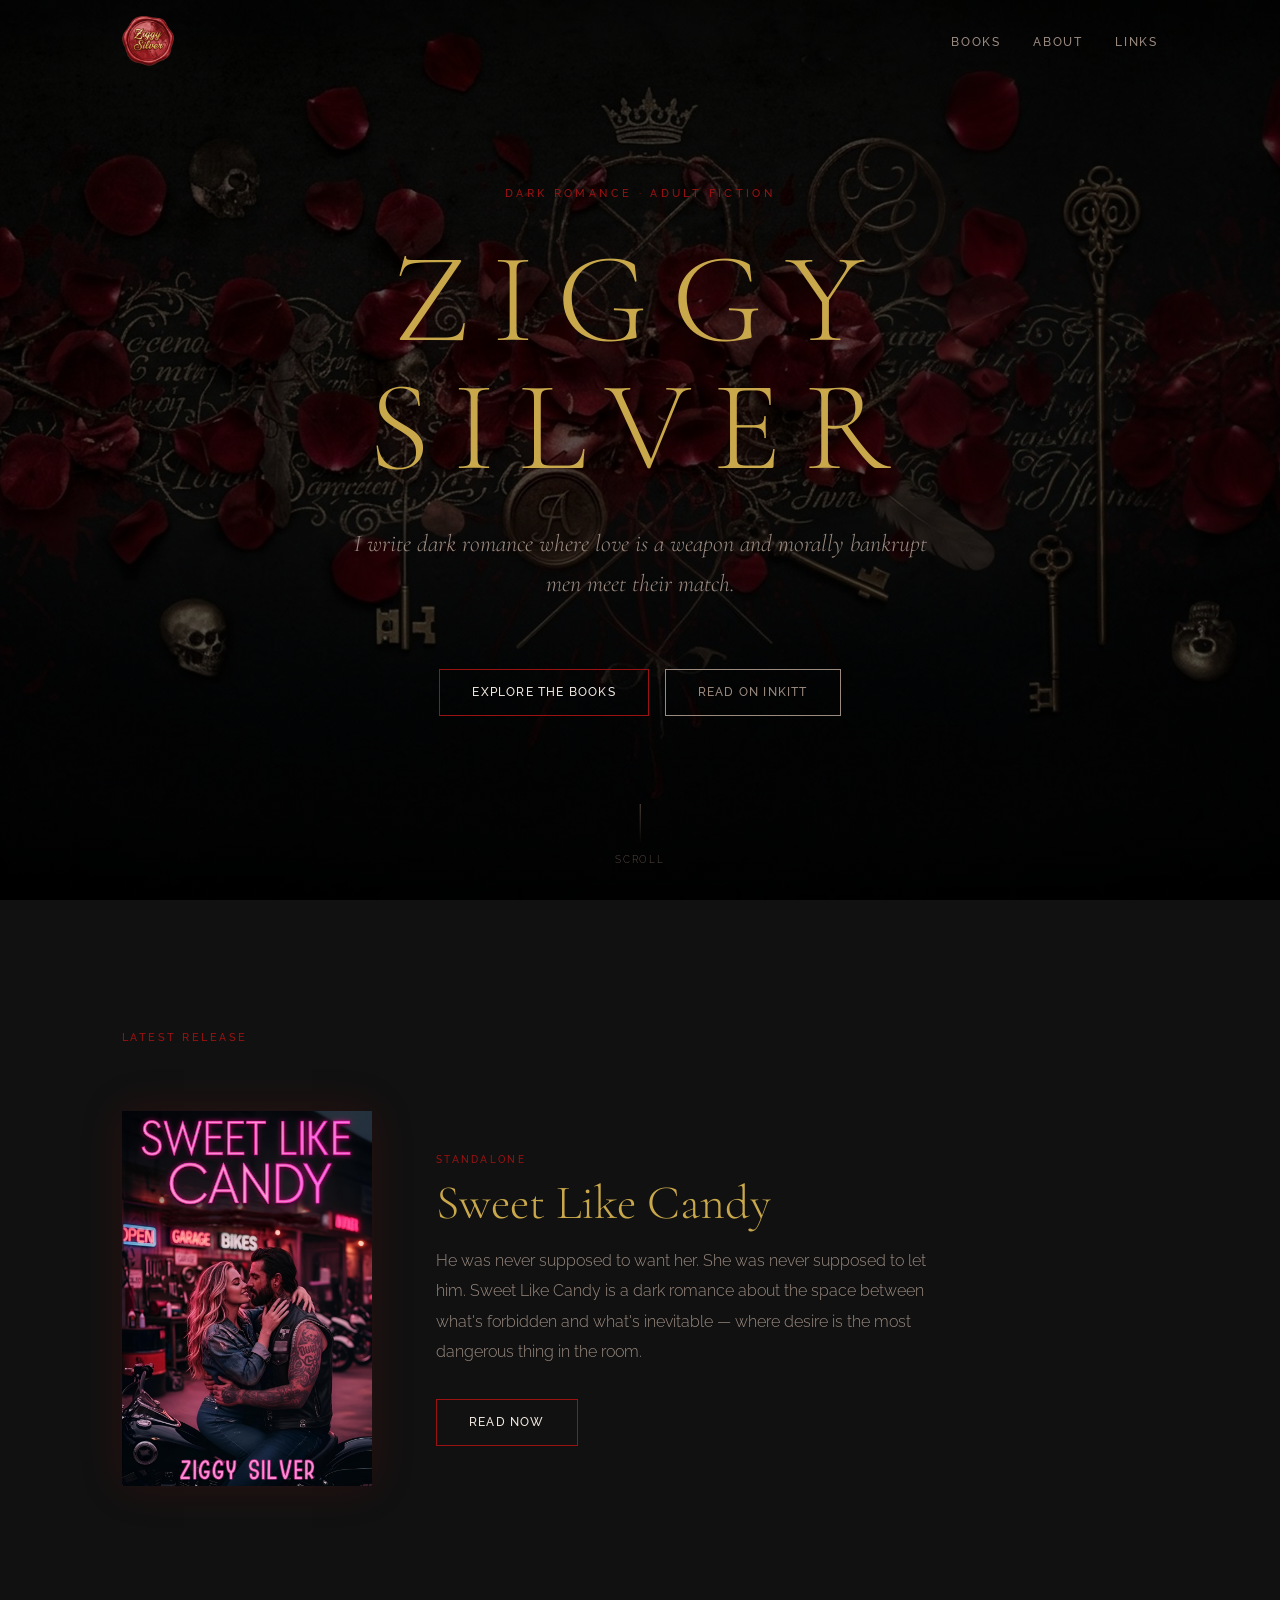
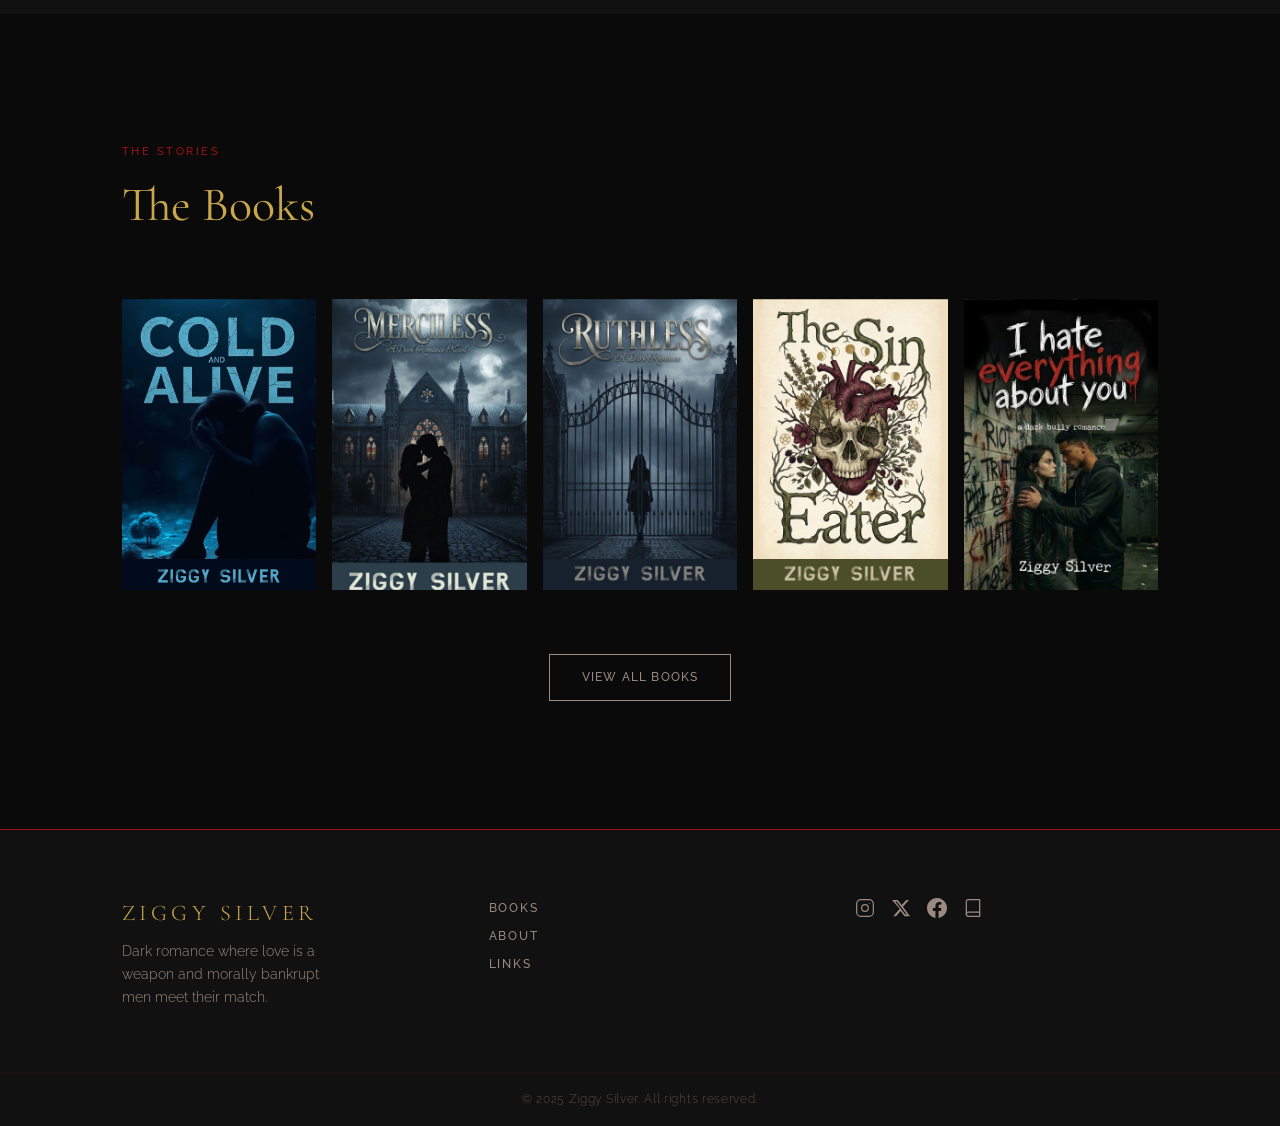
==== index.html @ 6b6e7e55 "Initial build" ====
<!DOCTYPE html>
<html lang="en">
<head>
  <meta charset="UTF-8">
  <meta name="viewport" content="width=device-width, initial-scale=1.0">
  <title>Ziggy Silver — Dark Romance Author</title>
  <meta name="description" content="Ziggy Silver writes dark romance where love is a weapon and morally bankrupt men meet their match. Read on Inkitt.">
  <link rel="canonical" href="https://ziggysilver.co.uk/">

  <!-- Open Graph -->
  <meta property="og:type" content="website">
  <meta property="og:url" content="https://ziggysilver.co.uk/">
  <meta property="og:title" content="Ziggy Silver — Dark Romance Author">
  <meta property="og:description" content="Dark romance where love is a weapon and morally bankrupt men meet their match.">
  <meta property="og:image" content="https://ziggysilver.co.uk/assets/images/og-image.jpg">

  <!-- Fonts -->
  <link rel="preconnect" href="https://fonts.googleapis.com">
  <link rel="preconnect" href="https://fonts.gstatic.com" crossorigin>
  <link href="https://fonts.googleapis.com/css2?family=Cormorant+Garamond:ital,wght@0,300;0,400;0,600;1,300;1,400&family=Raleway:wght@300;400;500&display=swap" rel="stylesheet">

  <link rel="stylesheet" href="css/style.css">
</head>
<body>

  <!-- NAV -->
  <nav class="site-nav" id="site-nav">
    <div class="nav-inner">
      <a href="index.html" class="nav-logo">
        <img src="assets/images/Ziggy-Logo.png" alt="Ziggy Silver" height="50">
      </a>
      <button class="nav-toggle" id="nav-toggle" aria-label="Toggle navigation" aria-expanded="false">
        <span></span>
        <span></span>
        <span></span>
      </button>
      <ul class="nav-links">
        <li><a href="books.html">Books</a></li>
        <li><a href="about.html">About</a></li>
        <li><a href="links.html">Links</a></li>
      </ul>
    </div>
  </nav>

  <!-- MOBILE NAV OVERLAY -->
  <div class="nav-overlay" id="nav-overlay">
    <nav class="nav-overlay-links">
      <a href="books.html">Books</a>
      <a href="about.html">About</a>
      <a href="links.html">Links</a>
    </nav>
  </div>

  <main>

    <!-- HERO -->
    <section class="hero">
      <div class="hero-content">
        <span class="hero-label">Dark Romance &middot; Adult Fiction</span>
        <h1 class="hero-title">ZIGGY SILVER</h1>
        <p class="hero-tagline">I write dark romance where love is a weapon and morally bankrupt men meet their match.</p>
        <div class="hero-ctas">
          <a href="books.html" class="btn btn-primary">Explore the Books</a>
          <a href="https://www.inkitt.com/ZiggySilver" class="btn btn-ghost" target="_blank" rel="noopener noreferrer">Read on Inkitt</a>
        </div>
      </div>
      <div class="scroll-indicator" aria-hidden="true">
        <div class="scroll-line"></div>
        <span>Scroll</span>
      </div>
    </section>

    <!-- FEATURED BOOK -->
    <section class="section section--dark">
      <div class="container">
        <div class="section-header">
          <span class="section-label">Latest Release</span>
        </div>
        <div class="featured-grid">
          <!-- PLACEHOLDER: Replace with book-sweet-like-candy.jpg -->
          <div class="featured-cover" role="img" aria-label="Sweet Like Candy book cover"></div>
          <div class="featured-meta">
            <span class="featured-badge">Standalone</span>
            <h2 class="featured-title">Sweet Like Candy</h2>
            <!-- PLACEHOLDER blurb — swap with author's copy before launch -->
            <p class="featured-blurb">He was never supposed to want her. She was never supposed to let him. Sweet Like Candy is a dark romance about the space between what's forbidden and what's inevitable — where desire is the most dangerous thing in the room.</p>
            <a href="https://www.inkitt.com/ZiggySilver" class="btn btn-primary" target="_blank" rel="noopener noreferrer">Read Now</a>
          </div>
        </div>
      </div>
    </section>

    <!-- SERIES PREVIEW -->
    <section class="section">
      <div class="container">
        <div class="section-header">
          <span class="section-label">The Stories</span>
          <h2 class="section-title">The Books</h2>
        </div>
        <div class="preview-grid">

          <div class="preview-thumb preview-thumb--cold-alive">
            <div class="preview-cover" role="img" aria-label="Cold and Alive book cover"></div>
            <div class="preview-overlay">
              <p class="preview-title">Cold and Alive</p>
              <a href="https://www.inkitt.com/ZiggySilver" class="btn btn-primary" style="font-size:0.65rem; padding:0.5rem 1rem;" target="_blank" rel="noopener noreferrer">Read on Inkitt</a>
            </div>
          </div>

          <div class="preview-thumb preview-thumb--merciless">
            <div class="preview-cover" role="img" aria-label="Merciless book cover"></div>
            <div class="preview-overlay">
              <p class="preview-title">Merciless</p>
              <a href="https://www.inkitt.com/ZiggySilver" class="btn btn-primary" style="font-size:0.65rem; padding:0.5rem 1rem;" target="_blank" rel="noopener noreferrer">Read on Inkitt</a>
            </div>
          </div>

          <div class="preview-thumb preview-thumb--ruthless">
            <div class="preview-cover" role="img" aria-label="Ruthless book cover"></div>
            <div class="preview-overlay">
              <p class="preview-title">Ruthless</p>
              <a href="https://www.inkitt.com/ZiggySilver" class="btn btn-primary" style="font-size:0.65rem; padding:0.5rem 1rem;" target="_blank" rel="noopener noreferrer">Read on Inkitt</a>
            </div>
          </div>

          <div class="preview-thumb preview-thumb--sin-eater">
            <!-- PLACEHOLDER: Add book-sin-eater.jpg to assets/images/ -->
            <div class="preview-cover" role="img" aria-label="The Sin Eater book cover"></div>
            <div class="preview-overlay">
              <p class="preview-title">The Sin Eater</p>
              <a href="https://www.inkitt.com/ZiggySilver" class="btn btn-primary" style="font-size:0.65rem; padding:0.5rem 1rem;" target="_blank" rel="noopener noreferrer">Read on Inkitt</a>
            </div>
          </div>

          <div class="preview-thumb preview-thumb--i-hate">
            <!-- PLACEHOLDER: Add book-i-hate-everything.jpg to assets/images/ -->
            <div class="preview-cover" role="img" aria-label="I Hate Everything About You book cover"></div>
            <div class="preview-overlay">
              <p class="preview-title">I Hate Everything About You</p>
              <a href="https://www.inkitt.com/ZiggySilver" class="btn btn-primary" style="font-size:0.65rem; padding:0.5rem 1rem;" target="_blank" rel="noopener noreferrer">Read on Inkitt</a>
            </div>
          </div>

        </div>
        <div class="preview-cta">
          <a href="books.html" class="btn btn-ghost">View All Books</a>
        </div>
      </div>
    </section>

  </main>

  <!-- FOOTER -->
  <footer class="site-footer">
    <div class="footer-inner">
      <div class="footer-brand">
        <span class="footer-logo-text">ZIGGY SILVER</span>
        <p>Dark romance where love is a weapon and morally bankrupt men meet their match.</p>
      </div>
      <nav class="footer-nav" aria-label="Footer navigation">
        <a href="books.html">Books</a>
        <a href="about.html">About</a>
        <a href="links.html">Links</a>
      </nav>
      <div class="footer-social">
        <a href="https://www.instagram.com/ziggy_silver/" target="_blank" rel="noopener noreferrer" aria-label="Instagram">
          <svg viewBox="0 0 24 24" fill="none" stroke="currentColor" stroke-width="1.5" stroke-linecap="round" stroke-linejoin="round" aria-hidden="true"><rect x="2" y="2" width="20" height="20" rx="5"/><circle cx="12" cy="12" r="4"/><circle cx="17.5" cy="6.5" r="0.6" fill="currentColor" stroke="none"/></svg>
        </a>
        <a href="https://x.com/Ziggy_Silver" target="_blank" rel="noopener noreferrer" aria-label="X (Twitter)">
          <svg viewBox="0 0 24 24" fill="currentColor" aria-hidden="true"><path d="M18.244 2.25h3.308l-7.227 8.26 8.502 11.24H16.17l-4.714-6.231-5.401 6.231H2.746l7.73-8.835L1.254 2.25H8.08l4.713 6.231zm-1.161 17.52h1.833L7.084 4.126H5.117z"/></svg>
        </a>
        <a href="https://www.facebook.com/profile.php?id=61581573982832" target="_blank" rel="noopener noreferrer" aria-label="Facebook">
          <svg viewBox="0 0 24 24" fill="currentColor" aria-hidden="true"><path d="M24 12.073c0-6.627-5.373-12-12-12s-12 5.373-12 12c0 5.99 4.388 10.954 10.125 11.854v-8.385H7.078v-3.47h3.047V9.43c0-3.007 1.792-4.669 4.533-4.669 1.312 0 2.686.235 2.686.235v2.953H15.83c-1.491 0-1.956.925-1.956 1.874v2.25h3.328l-.532 3.47h-2.796v8.385C19.612 23.027 24 18.062 24 12.073z"/></svg>
        </a>
        <a href="https://www.inkitt.com/ZiggySilver" target="_blank" rel="noopener noreferrer" aria-label="Inkitt">
          <svg viewBox="0 0 24 24" fill="none" stroke="currentColor" stroke-width="1.5" stroke-linecap="round" stroke-linejoin="round" aria-hidden="true"><path d="M4 19.5A2.5 2.5 0 0 1 6.5 17H20"/><path d="M6.5 2H20v20H6.5A2.5 2.5 0 0 1 4 19.5v-15A2.5 2.5 0 0 1 6.5 2z"/></svg>
        </a>
      </div>
    </div>
    <div class="footer-bottom">
      <p>&copy; 2025 Ziggy Silver. All rights reserved.</p>
    </div>
  </footer>

  <script src="js/main.js"></script>
</body>
</html>
---- css/style.css ----
/* ==========================================
   ZIGGY SILVER — style.css
   ========================================== */

/* ---- Reset ---- */
*, *::before, *::after { box-sizing: border-box; margin: 0; padding: 0; }
html { scroll-behavior: smooth; }
img { display: block; max-width: 100%; height: auto; }
a { text-decoration: none; color: inherit; }
ul, ol { list-style: none; }
button { cursor: pointer; border: none; background: none; font: inherit; color: inherit; }

/* ---- Custom Properties ---- */
:root {
  --colour-bg:           #0A0A0A;
  --colour-surface:      #111111;
  --colour-surface-alt:  #1A0808;
  --colour-border:       #2A1010;

  --colour-red:          #9B1212;
  --colour-red-bright:   #C41212;
  --colour-red-glow:     rgba(155, 18, 18, 0.18);

  --colour-gold:         #C9A84C;
  --colour-gold-bright:  #E2C06A;
  --colour-gold-glow:    rgba(201, 168, 76, 0.15);

  --colour-text:         #F0E8E0;
  --colour-text-muted:   #9A8A80;
  --colour-text-dim:     #5A4A44;

  --space-xs:  0.5rem;
  --space-sm:  1rem;
  --space-md:  2rem;
  --space-lg:  4rem;
  --space-xl:  8rem;
  --space-xxl: 12rem;

  --max-width: 1100px;
  --content-width: 680px;
}

/* ---- Base ---- */
body {
  font-family: 'Raleway', sans-serif;
  font-weight: 300;
  background-color: var(--colour-bg);
  color: var(--colour-text);
  line-height: 1.7;
  overflow-x: hidden;
}

h1, h2, h3, h4 {
  font-family: 'Cormorant Garamond', serif;
  line-height: 1.2;
}

p { color: var(--colour-text-muted); }

/* ---- Layout ---- */
.container {
  width: 100%;
  max-width: var(--max-width);
  margin: 0 auto;
  padding: 0 var(--space-md);
}

/* ---- Section Label ---- */
.section-label {
  font-family: 'Raleway', sans-serif;
  font-weight: 500;
  font-size: 0.7rem;
  letter-spacing: 0.22em;
  text-transform: uppercase;
  color: var(--colour-red);
  display: block;
  margin-bottom: var(--space-sm);
}

/* ---- Divider ---- */
.divider {
  border: none;
  border-top: 1px solid var(--colour-border);
  margin: var(--space-lg) 0;
}

/* ==========================================
   NAVIGATION
   ========================================== */
.site-nav {
  position: fixed;
  top: 0; left: 0; right: 0;
  z-index: 1000;
  padding: 1rem 0;
  transition: background 0.3s ease, border-color 0.3s ease;
  border-bottom: 1px solid transparent;
}

.site-nav.scrolled {
  background: rgba(10, 10, 10, 0.95);
  backdrop-filter: blur(8px);
  -webkit-backdrop-filter: blur(8px);
  border-bottom-color: var(--colour-border);
}

.nav-inner {
  display: flex;
  align-items: center;
  justify-content: space-between;
  max-width: var(--max-width);
  margin: 0 auto;
  padding: 0 var(--space-md);
}

.nav-logo img {
  height: 50px;
  width: auto;
  transition: opacity 0.3s ease;
}

.nav-logo:hover img { opacity: 0.85; }

.nav-links {
  display: flex;
  align-items: center;
  gap: var(--space-md);
}

.nav-links a {
  font-family: 'Raleway', sans-serif;
  font-weight: 500;
  font-size: 0.75rem;
  letter-spacing: 0.15em;
  text-transform: uppercase;
  color: var(--colour-text-muted);
  transition: color 0.3s ease;
  position: relative;
  padding-bottom: 4px;
}

.nav-links a::after {
  content: '';
  position: absolute;
  bottom: 0; left: 0; right: 0;
  height: 1px;
  background: var(--colour-gold);
  transform: scaleX(0);
  transition: transform 0.3s ease;
}

.nav-links a:hover { color: var(--colour-text); }
.nav-links a:hover::after,
.nav-links a.active::after { transform: scaleX(1); }
.nav-links a.active { color: var(--colour-red-bright); }

/* Toggle (mobile) */
.nav-toggle {
  display: none;
  flex-direction: column;
  justify-content: center;
  gap: 5px;
  width: 30px;
  height: 30px;
  z-index: 1001;
}

.nav-toggle span {
  display: block;
  height: 1px;
  background: var(--colour-text);
  transition: all 0.3s ease;
  transform-origin: center;
}

.nav-toggle.open span:nth-child(1) { transform: translateY(6px) rotate(45deg); }
.nav-toggle.open span:nth-child(2) { opacity: 0; }
.nav-toggle.open span:nth-child(3) { transform: translateY(-6px) rotate(-45deg); }

/* Overlay (mobile) */
.nav-overlay {
  position: fixed;
  inset: 0;
  background: var(--colour-bg);
  z-index: 998;
  display: flex;
  flex-direction: column;
  align-items: center;
  justify-content: center;
  opacity: 0;
  pointer-events: none;
  transition: opacity 0.3s ease;
}

.nav-overlay.open { opacity: 1; pointer-events: all; }

.nav-overlay-links {
  display: flex;
  flex-direction: column;
  align-items: center;
  gap: var(--space-md);
}

.nav-overlay-links a {
  font-family: 'Cormorant Garamond', serif;
  font-weight: 300;
  font-size: 3rem;
  letter-spacing: 0.1em;
  color: var(--colour-text);
  transition: color 0.3s ease;
}

.nav-overlay-links a:hover,
.nav-overlay-links a.active { color: var(--colour-gold); }

/* ==========================================
   BUTTONS
   ========================================== */
.btn {
  display: inline-block;
  padding: 0.75rem 2rem;
  font-family: 'Raleway', sans-serif;
  font-weight: 500;
  font-size: 0.75rem;
  letter-spacing: 0.1em;
  text-transform: uppercase;
  transition: all 0.3s ease;
  cursor: pointer;
}

.btn-primary {
  border: 1px solid var(--colour-red);
  color: var(--colour-text);
  background: transparent;
}

.btn-primary:hover {
  background: var(--colour-red);
  box-shadow: 0 0 20px var(--colour-red-glow);
}

.btn-ghost {
  border: 1px solid var(--colour-text-muted);
  color: var(--colour-text-muted);
  background: transparent;
}

.btn-ghost:hover {
  border-color: var(--colour-text);
  color: var(--colour-text);
}

/* ==========================================
   HERO — full height
   ========================================== */
.hero {
  min-height: 100vh;
  display: flex;
  flex-direction: column;
  align-items: center;
  justify-content: center;
  text-align: center;
  position: relative;
  overflow: hidden;
  /* PLACEHOLDER bg — swap url for hero-bg.jpg */
  background-image:
    linear-gradient(rgba(0,0,0,0.65), rgba(0,0,0,0.65)),
    url('../assets/images/hero-bg.jpg'),
    linear-gradient(135deg, #200808 0%, #0A0A0A 50%, #060610 100%);
  background-size: cover;
  background-position: center;
}

.hero-content {
  position: relative;
  z-index: 1;
  padding: var(--space-lg) var(--space-md);
  max-width: 820px;
}

.hero-label {
  font-family: 'Raleway', sans-serif;
  font-weight: 500;
  font-size: 0.7rem;
  letter-spacing: 0.3em;
  text-transform: uppercase;
  color: var(--colour-red);
  display: block;
  margin-bottom: var(--space-md);
}

.hero-title {
  font-family: 'Cormorant Garamond', serif;
  font-weight: 300;
  font-size: clamp(4rem, 10vw, 9rem);
  letter-spacing: 0.18em;
  color: var(--colour-gold);
  text-shadow: 0 0 40px rgba(139, 26, 26, 0.4);
  line-height: 1;
  margin-bottom: var(--space-md);
}

.hero-tagline {
  font-family: 'Cormorant Garamond', serif;
  font-style: italic;
  font-weight: 300;
  font-size: clamp(1.1rem, 2.5vw, 1.5rem);
  color: var(--colour-text-muted);
  max-width: 600px;
  margin: 0 auto var(--space-lg);
  line-height: 1.7;
}

.hero-ctas {
  display: flex;
  gap: var(--space-sm);
  justify-content: center;
  flex-wrap: wrap;
}

/* Scroll indicator */
.scroll-indicator {
  position: absolute;
  bottom: var(--space-md);
  left: 50%;
  transform: translateX(-50%);
  display: flex;
  flex-direction: column;
  align-items: center;
  gap: var(--space-xs);
  color: var(--colour-text-dim);
  font-family: 'Raleway', sans-serif;
  font-size: 0.6rem;
  letter-spacing: 0.2em;
  text-transform: uppercase;
  animation: fadeInUp 1s ease 1.2s both;
}

.scroll-line {
  width: 1px;
  height: 40px;
  background: linear-gradient(to bottom, var(--colour-text-dim), transparent);
  animation: scrollPulse 2s ease-in-out infinite;
}

@keyframes scrollPulse {
  0%, 100% { opacity: 0.3; }
  50%       { opacity: 1; }
}

@keyframes fadeInUp {
  from { opacity: 0; transform: translateX(-50%) translateY(12px); }
  to   { opacity: 1; transform: translateX(-50%) translateY(0); }
}

/* ==========================================
   PAGE HERO — shorter (inner pages)
   ========================================== */
.page-hero {
  min-height: 42vh;
  display: flex;
  align-items: flex-end;
  padding-bottom: var(--space-lg);
  padding-top: 100px;
  position: relative;
  background-image:
    linear-gradient(rgba(0,0,0,0.72), rgba(0,0,0,0.88)),
    url('../assets/images/hero-bg.jpg'),
    linear-gradient(135deg, #200808 0%, #0A0A0A 100%);
  background-size: cover;
  background-position: center;
}

.page-hero-title {
  font-family: 'Cormorant Garamond', serif;
  font-weight: 300;
  font-size: clamp(3rem, 8vw, 6rem);
  letter-spacing: 0.22em;
  color: var(--colour-gold);
  text-shadow: 0 0 40px rgba(139, 26, 26, 0.4);
  line-height: 1;
  margin-bottom: var(--space-sm);
}

.page-hero-sub {
  font-family: 'Cormorant Garamond', serif;
  font-style: italic;
  font-weight: 300;
  font-size: 1.15rem;
  color: var(--colour-text-muted);
  max-width: 560px;
}

/* ==========================================
   SECTIONS
   ========================================== */
.section { padding: var(--space-xl) 0; }
.section--dark { background: var(--colour-surface); }
.section--alt { background: var(--colour-surface-alt); }

.section-header { margin-bottom: var(--space-lg); }

.section-title {
  font-family: 'Cormorant Garamond', serif;
  font-weight: 400;
  font-size: clamp(2rem, 4vw, 3rem);
  color: var(--colour-gold);
}

/* ==========================================
   FEATURED BOOK (homepage)
   ========================================== */
.featured-grid {
  display: grid;
  grid-template-columns: 250px 1fr;
  gap: var(--space-lg);
  align-items: center;
}

/* PLACEHOLDER cover — swap url when image available */
.featured-cover {
  width: 250px;
  aspect-ratio: 2 / 3;
  background-image:
    url('../assets/images/book-sweet-like-candy.jpg'),
    linear-gradient(160deg, #200010 0%, #3a1030 50%, #0f0010 100%);
  background-size: cover;
  background-position: center;
  box-shadow: 0 0 40px var(--colour-red-glow);
  transition: all 0.3s ease;
  flex-shrink: 0;
}

.featured-cover:hover {
  transform: scale(1.03);
  box-shadow: 0 0 60px var(--colour-red-glow);
}

.featured-meta { }

.featured-badge {
  font-family: 'Raleway', sans-serif;
  font-weight: 500;
  font-size: 0.65rem;
  letter-spacing: 0.22em;
  text-transform: uppercase;
  color: var(--colour-red);
  display: block;
  margin-bottom: var(--space-xs);
}

.featured-title {
  font-family: 'Cormorant Garamond', serif;
  font-weight: 300;
  font-size: clamp(2rem, 4vw, 3rem);
  color: var(--colour-gold);
  line-height: 1.1;
  margin-bottom: var(--space-sm);
}

.featured-blurb {
  font-size: 1rem;
  line-height: 1.9;
  margin-bottom: var(--space-md);
  max-width: 500px;
}

/* ==========================================
   SERIES PREVIEW GRID (homepage)
   ========================================== */
.preview-grid {
  display: grid;
  grid-template-columns: repeat(5, 1fr);
  gap: var(--space-sm);
  margin-bottom: var(--space-lg);
}

.preview-thumb {
  position: relative;
  overflow: hidden;
}

.preview-cover {
  aspect-ratio: 2 / 3;
  background-size: cover;
  background-position: center;
  transition: transform 0.3s ease;
}

.preview-thumb:hover .preview-cover { transform: scale(1.03); }

/* PLACEHOLDER covers */
.preview-thumb--ruthless .preview-cover {
  background-image:
    url('../assets/images/book-ruthless.jpg'),
    linear-gradient(160deg, #1a0505 0%, #2a1010 100%);
}
.preview-thumb--merciless .preview-cover {
  background-image:
    url('../assets/images/book-merciless.jpg'),
    linear-gradient(160deg, #05050a 0%, #10102a 100%);
}
.preview-thumb--sin-eater .preview-cover {
  background-image:
    url('../assets/images/book-sin-eater.jpg'),
    linear-gradient(160deg, #0a0a05 0%, #1a180a 100%);
}
.preview-thumb--i-hate .preview-cover {
  background-image:
    url('../assets/images/book-i-hate-everything.jpg'),
    linear-gradient(160deg, #0a0510 0%, #1a0520 100%);
}
.preview-thumb--cold-alive .preview-cover {
  background-image:
    url('../assets/images/book-cold-and-alive.jpg'),
    linear-gradient(160deg, #050a10 0%, #051a2a 100%);
}

.preview-overlay {
  position: absolute;
  inset: 0;
  background: rgba(8, 4, 4, 0.88);
  display: flex;
  flex-direction: column;
  align-items: center;
  justify-content: center;
  gap: var(--space-sm);
  padding: var(--space-sm);
  opacity: 0;
  transition: opacity 0.3s ease;
  text-align: center;
}

.preview-thumb:hover .preview-overlay { opacity: 1; }

.preview-title {
  font-family: 'Cormorant Garamond', serif;
  font-weight: 400;
  font-size: 1rem;
  color: var(--colour-text);
}

.preview-below {
  font-family: 'Cormorant Garamond', serif;
  font-weight: 400;
  font-size: 0.9rem;
  color: var(--colour-gold);
  margin-top: var(--space-xs);
  text-align: center;
}

.preview-cta {
  text-align: center;
}

/* ==========================================
   BOOKS PAGE
   ========================================== */
.series-section {
  padding: var(--space-xl) 0;
  border-bottom: 1px solid var(--colour-border);
}

.series-section:last-child { border-bottom: none; }

.series-heading {
  font-family: 'Cormorant Garamond', serif;
  font-weight: 300;
  font-size: 1.4rem;
  font-style: italic;
  color: var(--colour-text-muted);
  letter-spacing: 0.1em;
  margin-bottom: var(--space-lg);
  display: flex;
  align-items: center;
  gap: var(--space-sm);
}

.series-heading::after {
  content: '';
  flex: 1;
  height: 1px;
  background: var(--colour-border);
}

.book-entry {
  display: grid;
  grid-template-columns: 200px 1fr;
  gap: var(--space-lg);
  align-items: start;
  margin-bottom: var(--space-xl);
}

.book-entry:last-child { margin-bottom: 0; }

/* PLACEHOLDER covers — swap urls when images available */
.book-entry-cover {
  aspect-ratio: 2 / 3;
  background-size: cover;
  background-position: center;
  border: 1px solid var(--colour-border);
  transition: all 0.3s ease;
}

.book-entry-cover:hover {
  transform: scale(1.03);
  box-shadow: 0 0 30px var(--colour-red-glow);
  border-color: var(--colour-red);
}

.book-entry--ruthless .book-entry-cover {
  background-image:
    url('../assets/images/book-ruthless.jpg'),
    linear-gradient(160deg, #1a0505 0%, #2a1010 100%);
}
.book-entry--merciless .book-entry-cover {
  background-image:
    url('../assets/images/book-merciless.jpg'),
    linear-gradient(160deg, #05050a 0%, #10102a 100%);
}
.book-entry--sin-eater .book-entry-cover {
  background-image:
    url('../assets/images/book-sin-eater.jpg'),
    linear-gradient(160deg, #0a0a05 0%, #1a180a 100%);
}
.book-entry--i-hate .book-entry-cover {
  background-image:
    url('../assets/images/book-i-hate-everything.jpg'),
    linear-gradient(160deg, #0a0510 0%, #1a0520 100%);
}
.book-entry--cold-alive .book-entry-cover {
  background-image:
    url('../assets/images/book-cold-and-alive.jpg'),
    linear-gradient(160deg, #050a10 0%, #051a2a 100%);
}
.book-entry--candy .book-entry-cover {
  background-image:
    url('../assets/images/book-sweet-like-candy.jpg'),
    linear-gradient(160deg, #200010 0%, #3a1030 100%);
}

.book-entry-badge {
  font-family: 'Raleway', sans-serif;
  font-weight: 500;
  font-size: 0.65rem;
  letter-spacing: 0.22em;
  text-transform: uppercase;
  color: var(--colour-red);
  display: block;
  margin-bottom: var(--space-xs);
}

.book-entry-title {
  font-family: 'Cormorant Garamond', serif;
  font-weight: 300;
  font-size: clamp(1.8rem, 3vw, 2.6rem);
  color: var(--colour-gold);
  line-height: 1.1;
  margin-bottom: var(--space-sm);
}

.book-entry-blurb {
  font-size: 0.95rem;
  line-height: 1.9;
  margin-bottom: var(--space-md);
  max-width: 500px;
}

/* WIP / Coming Soon */
.book-entry--wip { opacity: 0.7; }

.book-entry-badge--wip { color: var(--colour-text-dim); }

.book-entry--inheritance .book-entry-cover {
  background-image:
    url('../assets/images/book-the-inheritance-clause.jpg'),
    linear-gradient(160deg, #0a0a10 0%, #10101a 100%);
}
.book-entry--bubble .book-entry-cover {
  background-image:
    url('../assets/images/book-burst-my-bubble.jpg'),
    linear-gradient(160deg, #050a0a 0%, #0a1515 100%);
}

/* Trope tags */
.trope-list {
  display: flex;
  flex-wrap: wrap;
  gap: var(--space-xs);
  margin-bottom: var(--space-md);
}

.trope-tag {
  font-family: 'Raleway', sans-serif;
  font-size: 0.6rem;
  font-weight: 500;
  letter-spacing: 0.1em;
  text-transform: uppercase;
  padding: 0.3rem 0.8rem;
  background: var(--colour-surface-alt);
  border: 1px solid var(--colour-border);
  color: var(--colour-text-muted);
  transition: border-color 0.3s ease, color 0.3s ease;
}

.trope-tag:hover {
  border-color: var(--colour-red);
  color: var(--colour-red-bright);
}

/* ==========================================
   ABOUT PAGE
   ========================================== */
.about-body {
  max-width: var(--content-width);
  margin: 0 auto;
  padding: var(--space-xl) var(--space-md);
}

.about-section { margin-bottom: var(--space-xl); }

.about-section h2 {
  font-family: 'Cormorant Garamond', serif;
  font-weight: 400;
  font-size: clamp(1.8rem, 3vw, 2.4rem);
  color: var(--colour-gold);
  margin-bottom: var(--space-md);
}

.about-section p {
  font-size: 1rem;
  line-height: 1.95;
  margin-bottom: var(--space-md);
}

.about-section p:last-child { margin-bottom: 0; }

.pull-quote {
  padding: var(--space-md) var(--space-lg);
  border-left: 2px solid var(--colour-gold);
  background: var(--colour-surface-alt);
  margin: var(--space-lg) 0;
  position: relative;
}

.pull-quote::before {
  content: '\201C';
  font-family: 'Cormorant Garamond', serif;
  font-size: 5rem;
  color: var(--colour-gold);
  opacity: 0.25;
  position: absolute;
  top: -0.5rem;
  left: var(--space-sm);
  line-height: 1;
  pointer-events: none;
}

.pull-quote p {
  font-family: 'Cormorant Garamond', serif;
  font-style: italic;
  font-weight: 300;
  font-size: 1.4rem;
  color: var(--colour-gold);
  line-height: 1.65;
}

/* ==========================================
   LINKS PAGE
   ========================================== */
.links-page {
  min-height: 100vh;
  display: flex;
  flex-direction: column;
  align-items: center;
  justify-content: center;
  padding: 120px var(--space-md) var(--space-xl);
}

.links-inner {
  width: 100%;
  max-width: 480px;
}

.links-header {
  text-align: center;
  margin-bottom: var(--space-lg);
}

.links-logo {
  width: 80px;
  height: auto;
  margin: 0 auto var(--space-md);
}

.links-name {
  font-family: 'Cormorant Garamond', serif;
  font-weight: 300;
  font-size: 2.5rem;
  color: var(--colour-gold);
  letter-spacing: 0.15em;
  margin-bottom: var(--space-xs);
}

.links-tagline {
  font-family: 'Cormorant Garamond', serif;
  font-style: italic;
  font-size: 1rem;
  color: var(--colour-text-muted);
}

.links-list {
  display: flex;
  flex-direction: column;
  gap: 0.75rem;
}

.link-item {
  display: flex;
  align-items: center;
  gap: var(--space-sm);
  padding: 1rem 1.5rem;
  background: var(--colour-surface);
  border: 1px solid var(--colour-border);
  color: var(--colour-text);
  transition: all 0.3s ease;
  font-family: 'Raleway', sans-serif;
  font-weight: 400;
  font-size: 0.9rem;
  letter-spacing: 0.04em;
  position: relative;
}

.link-item::before {
  content: '';
  position: absolute;
  left: 0; top: 0; bottom: 0;
  width: 2px;
  background: var(--colour-red);
  transform: scaleY(0);
  transition: transform 0.3s ease;
}

.link-item:hover {
  border-color: var(--colour-red);
  box-shadow: 0 0 20px var(--colour-red-glow);
}

.link-item:hover::before { transform: scaleY(1); }

.link-item-icon {
  width: 20px;
  height: 20px;
  flex-shrink: 0;
  color: var(--colour-text-dim);
  transition: color 0.3s ease;
}

.link-item:hover .link-item-icon { color: var(--colour-red-bright); }

/* ==========================================
   FOOTER
   ========================================== */
.site-footer {
  background: var(--colour-surface);
  border-top: 1px solid var(--colour-red);
  padding-top: var(--space-lg);
}

.footer-inner {
  display: grid;
  grid-template-columns: 1fr 1fr 1fr;
  gap: var(--space-lg);
  max-width: var(--max-width);
  margin: 0 auto;
  padding: 0 var(--space-md) var(--space-lg);
}

.footer-logo-text {
  font-family: 'Cormorant Garamond', serif;
  font-weight: 300;
  font-size: 1.4rem;
  letter-spacing: 0.2em;
  color: var(--colour-gold);
  display: block;
  margin-bottom: var(--space-xs);
}

.footer-brand p {
  font-size: 0.85rem;
  line-height: 1.7;
  max-width: 220px;
}

.footer-nav {
  display: flex;
  flex-direction: column;
  gap: var(--space-xs);
  padding-top: 0.25rem;
}

.footer-nav a {
  font-family: 'Raleway', sans-serif;
  font-weight: 500;
  font-size: 0.75rem;
  letter-spacing: 0.15em;
  text-transform: uppercase;
  color: var(--colour-text-muted);
  transition: color 0.3s ease;
}

.footer-nav a:hover { color: var(--colour-gold); }

.footer-social {
  display: flex;
  gap: var(--space-sm);
  align-items: flex-start;
  flex-wrap: wrap;
  padding-top: 0.25rem;
}

.footer-social a {
  color: var(--colour-text-muted);
  transition: color 0.3s ease;
}

.footer-social a:hover { color: var(--colour-red-bright); }
.footer-social svg { width: 20px; height: 20px; }

.footer-bottom {
  border-top: 1px solid var(--colour-border);
  padding: var(--space-sm) var(--space-md);
  text-align: center;
}

.footer-bottom p {
  font-size: 0.72rem;
  color: var(--colour-text-dim);
  letter-spacing: 0.06em;
}

/* ==========================================
   RESPONSIVE
   ========================================== */
@media (max-width: 1099px) {
  .preview-grid { grid-template-columns: repeat(3, 1fr); }
}

@media (max-width: 899px) {
  .featured-grid {
    grid-template-columns: 1fr;
    justify-items: center;
    text-align: center;
  }

  .featured-cover {
    width: 100%;
    max-width: 260px;
    margin: 0 auto;
  }

  .featured-blurb { max-width: 100%; }

  .book-entry { grid-template-columns: 1fr; }

  .book-entry-cover { max-width: 200px; }

  .book-entry-blurb { max-width: 100%; }

  .footer-inner { grid-template-columns: 1fr 1fr; }
  .footer-brand { grid-column: 1 / -1; }
}

@media (max-width: 599px) {
  .nav-links { display: none; }
  .nav-toggle { display: flex; }

  .preview-grid { grid-template-columns: repeat(2, 1fr); }

  .hero-ctas { flex-direction: column; align-items: center; }

  .section { padding: var(--space-lg) 0; }

  .footer-inner { grid-template-columns: 1fr; }

  .pull-quote { padding: var(--space-md); }

  .about-body { padding: var(--space-lg) var(--space-sm); }
}
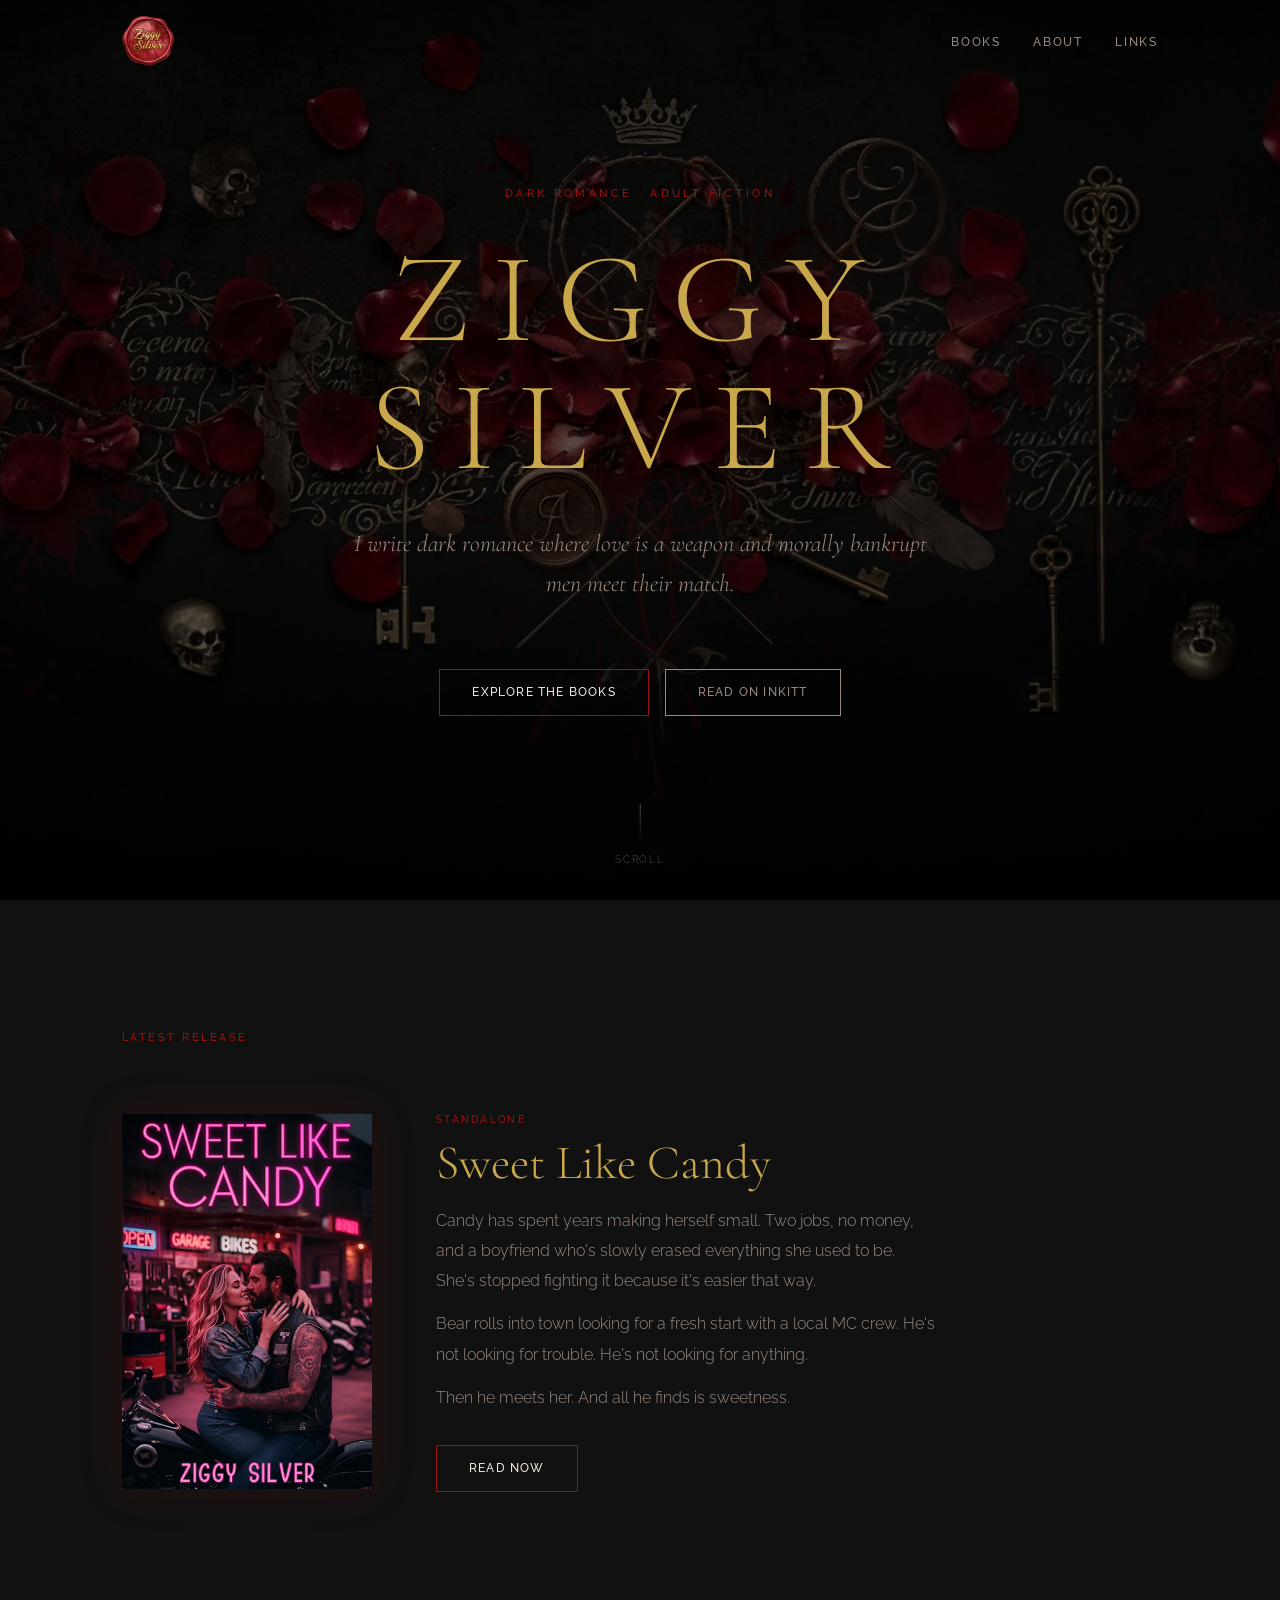
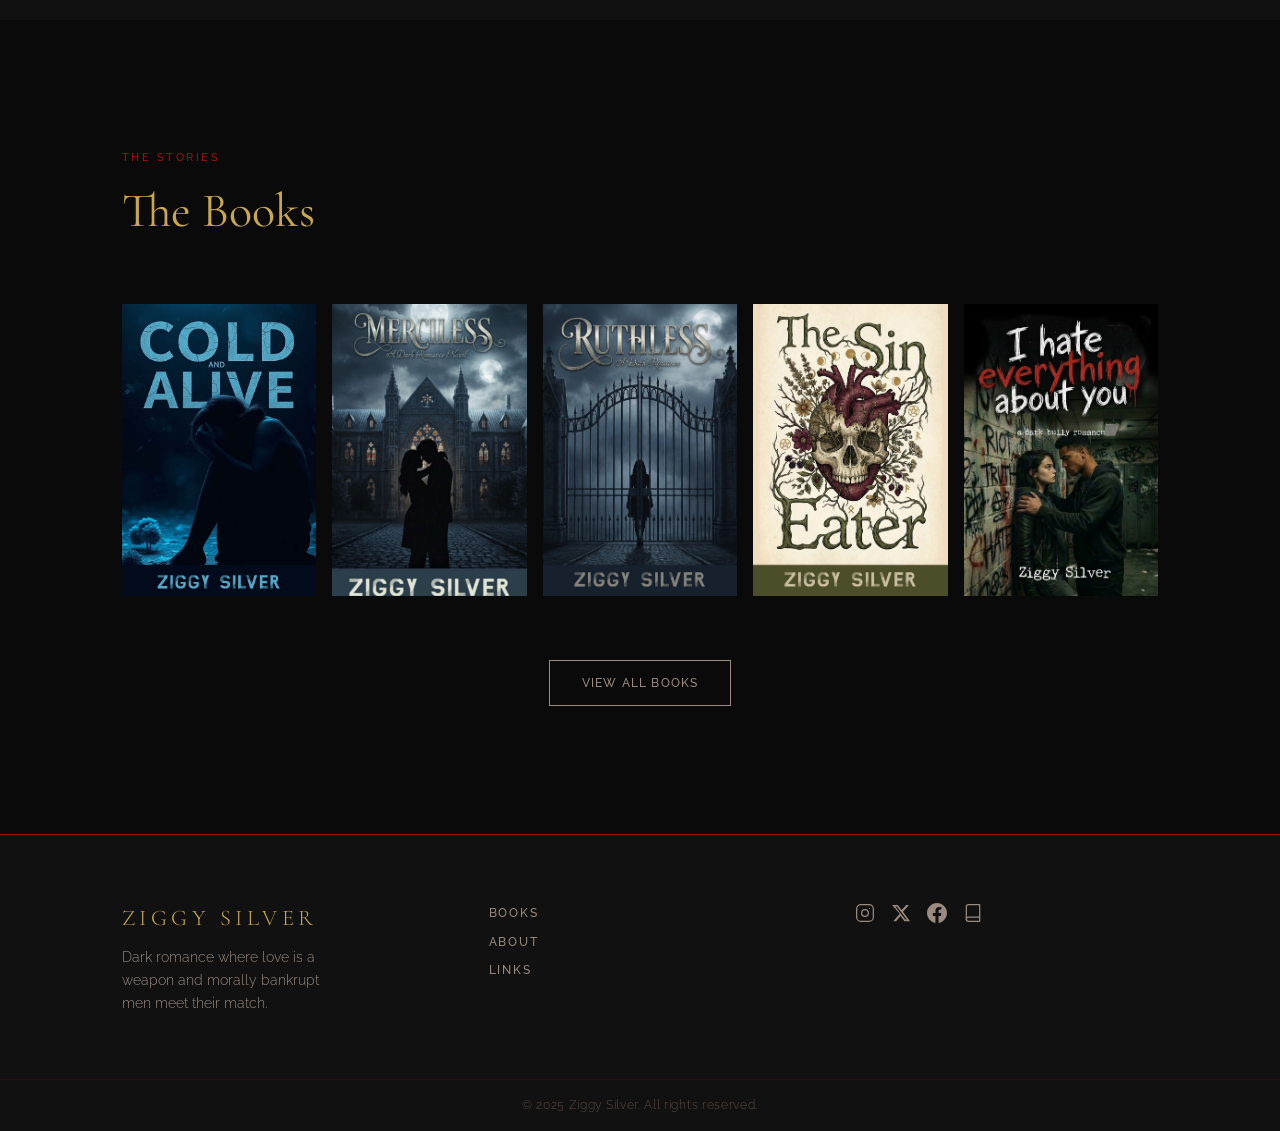
==== commit f999be6d: "Add real blurbs and update trope tags for all books" ====
--- a/index.html
+++ b/index.html
@@ -82,8 +82,11 @@
           <div class="featured-meta">
             <span class="featured-badge">Standalone</span>
             <h2 class="featured-title">Sweet Like Candy</h2>
-            <!-- PLACEHOLDER blurb — swap with author's copy before launch -->
-            <p class="featured-blurb">He was never supposed to want her. She was never supposed to let him. Sweet Like Candy is a dark romance about the space between what's forbidden and what's inevitable — where desire is the most dangerous thing in the room.</p>
+            <div class="featured-blurb">
+              <p>Candy has spent years making herself small. Two jobs, no money, and a boyfriend who's slowly erased everything she used to be. She's stopped fighting it because it's easier that way.</p>
+              <p>Bear rolls into town looking for a fresh start with a local MC crew. He's not looking for trouble. He's not looking for anything.</p>
+              <p>Then he meets her. And all he finds is sweetness.</p>
+            </div>
             <a href="https://www.inkitt.com/ZiggySilver" class="btn btn-primary" target="_blank" rel="noopener noreferrer">Read Now</a>
           </div>
         </div>
--- a/css/style.css
+++ b/css/style.css
@@ -665,6 +665,11 @@
   max-width: 500px;
 }
 
+.book-entry-blurb p,
+.featured-blurb p { margin-bottom: 0.8rem; }
+.book-entry-blurb p:last-child,
+.featured-blurb p:last-child { margin-bottom: 0; }
+
 /* WIP / Coming Soon */
 .book-entry--wip { opacity: 0.7; }
 
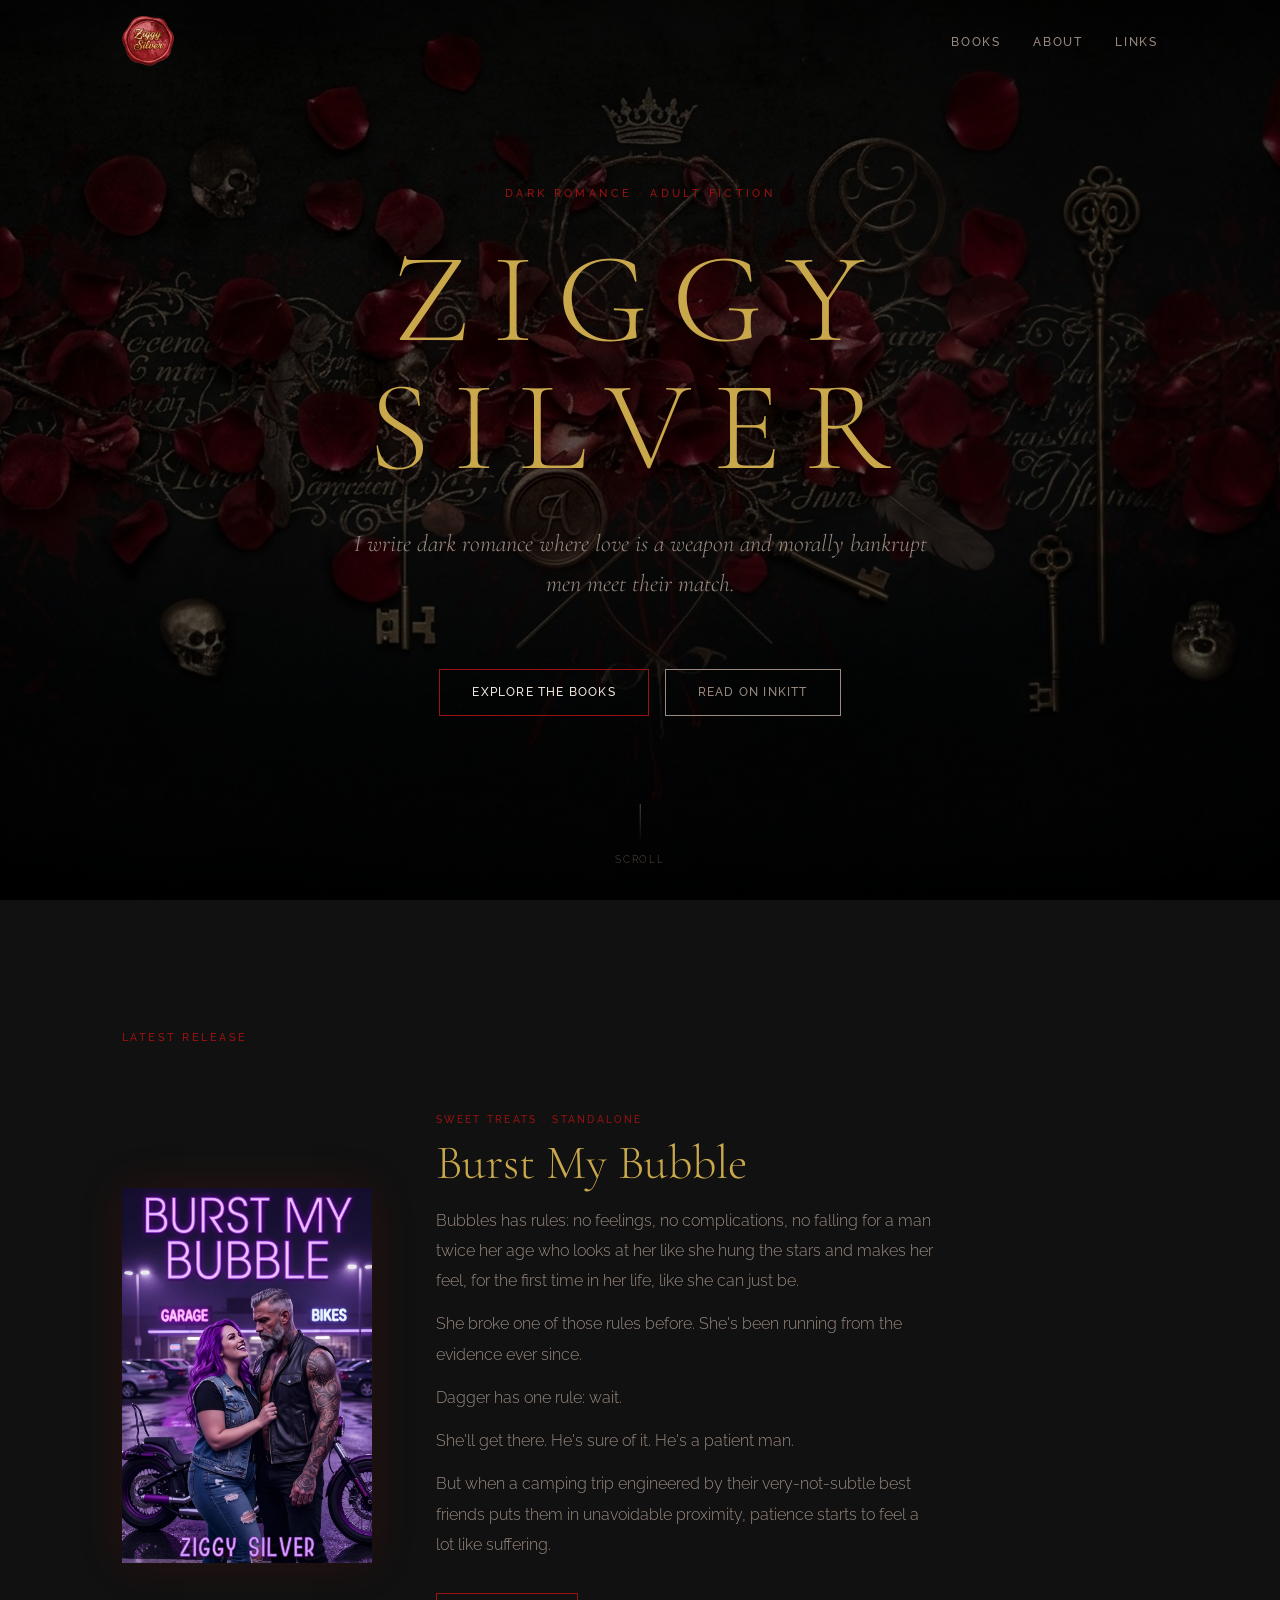
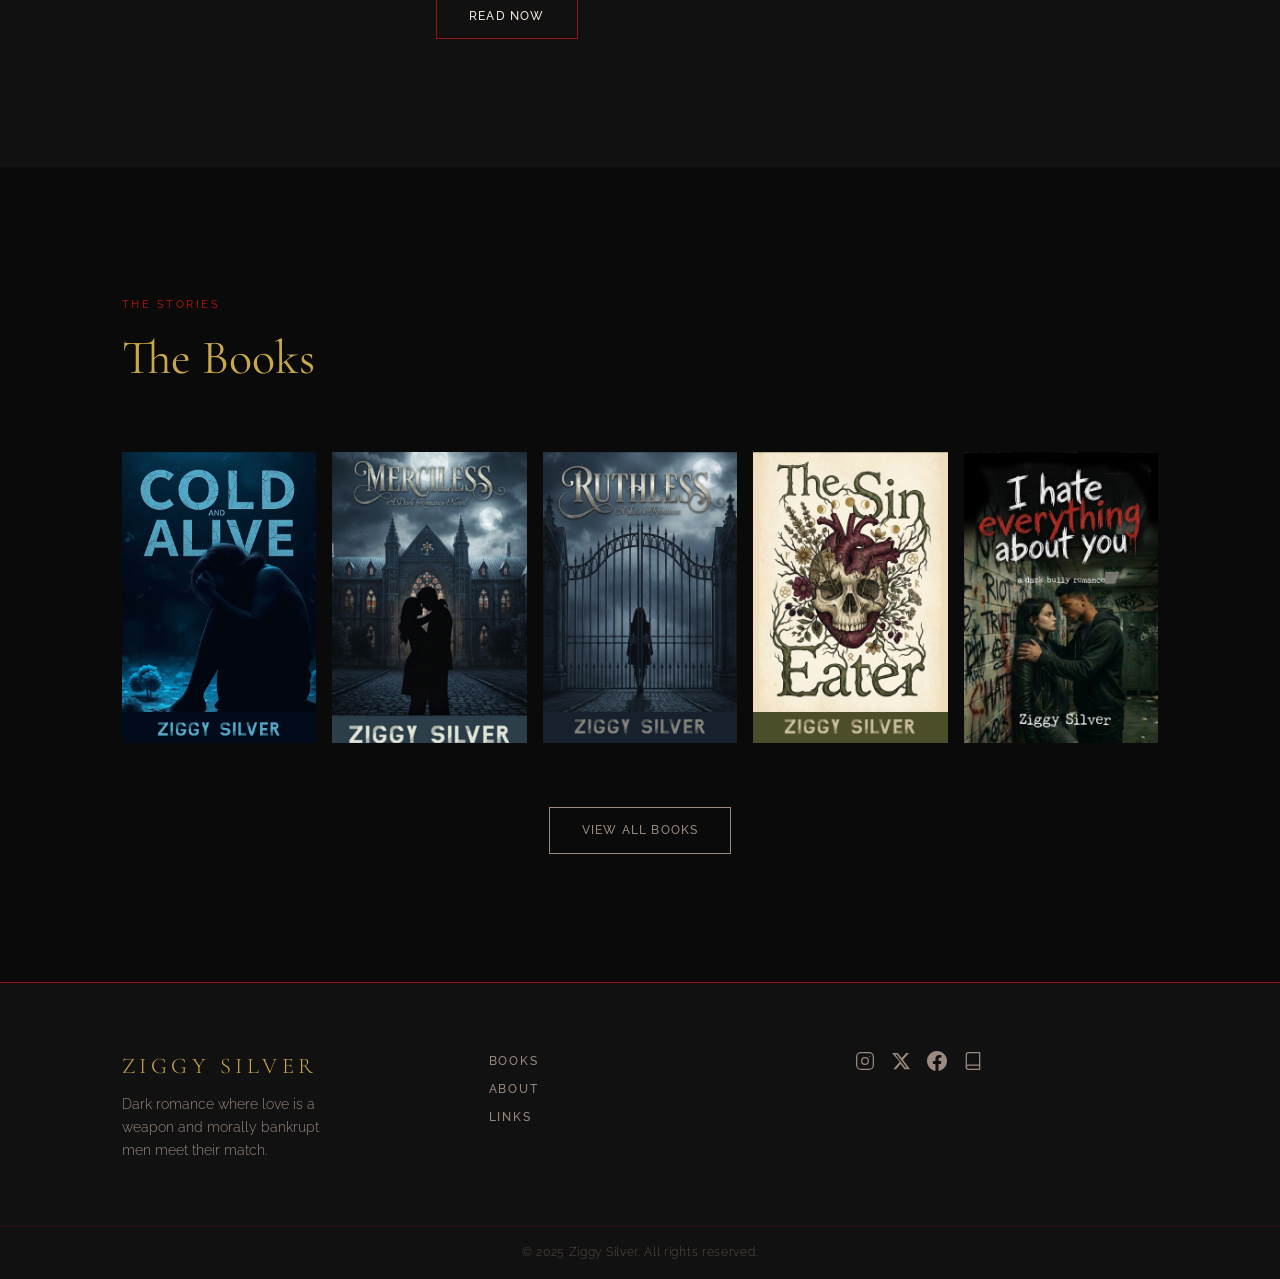
==== commit ea5cb6f7: "Update latest release to Burst My Bubble Co-Authored-By: Claude Sonnet 4.6 <noreply@anthropic.com>" ====
--- a/index.html
+++ b/index.html
@@ -35,7 +35,14 @@
         <span></span>
       </button>
       <ul class="nav-links">
-        <li><a href="books.html">Books</a></li>
+        <li class="nav-item--dropdown">
+          <a href="books.html">Books</a>
+          <ul class="nav-dropdown">
+            <li><a href="cruel-education.html">Cruel Education</a></li>
+            <li><a href="sweet-treats.html">Sweet Treats</a></li>
+            <li><a href="standalones.html">Standalones</a></li>
+          </ul>
+        </li>
         <li><a href="about.html">About</a></li>
         <li><a href="links.html">Links</a></li>
       </ul>
@@ -46,6 +53,11 @@
   <div class="nav-overlay" id="nav-overlay">
     <nav class="nav-overlay-links">
       <a href="books.html">Books</a>
+      <div class="nav-overlay-sub">
+        <a href="cruel-education.html">Cruel Education</a>
+        <a href="sweet-treats.html">Sweet Treats</a>
+        <a href="standalones.html">Standalones</a>
+      </div>
       <a href="about.html">About</a>
       <a href="links.html">Links</a>
     </nav>
@@ -77,15 +89,16 @@
           <span class="section-label">Latest Release</span>
         </div>
         <div class="featured-grid">
-          <!-- PLACEHOLDER: Replace with book-sweet-like-candy.jpg -->
-          <div class="featured-cover" role="img" aria-label="Sweet Like Candy book cover"></div>
+          <div class="featured-cover" role="img" aria-label="Burst My Bubble book cover"></div>
           <div class="featured-meta">
-            <span class="featured-badge">Standalone</span>
-            <h2 class="featured-title">Sweet Like Candy</h2>
+            <span class="featured-badge">Sweet Treats &middot; Standalone</span>
+            <h2 class="featured-title">Burst My Bubble</h2>
             <div class="featured-blurb">
-              <p>Candy has spent years making herself small. Two jobs, no money, and a boyfriend who's slowly erased everything she used to be. She's stopped fighting it because it's easier that way.</p>
-              <p>Bear rolls into town looking for a fresh start with a local MC crew. He's not looking for trouble. He's not looking for anything.</p>
-              <p>Then he meets her. And all he finds is sweetness.</p>
+              <p>Bubbles has rules: no feelings, no complications, no falling for a man twice her age who looks at her like she hung the stars and makes her feel, for the first time in her life, like she can just be.</p>
+              <p>She broke one of those rules before. She's been running from the evidence ever since.</p>
+              <p>Dagger has one rule: wait.</p>
+              <p>She'll get there. He's sure of it. He's a patient man.</p>
+              <p>But when a camping trip engineered by their very-not-subtle best friends puts them in unavoidable proximity, patience starts to feel a lot like suffering.</p>
             </div>
             <a href="https://www.inkitt.com/ZiggySilver" class="btn btn-primary" target="_blank" rel="noopener noreferrer">Read Now</a>
           </div>
--- a/css/style.css
+++ b/css/style.css
@@ -421,8 +421,8 @@
   width: 250px;
   aspect-ratio: 2 / 3;
   background-image:
-    url('../assets/images/book-sweet-like-candy.jpg'),
-    linear-gradient(160deg, #200010 0%, #3a1030 50%, #0f0010 100%);
+    url('../assets/images/book-burst-my-bubble.jpg'),
+    linear-gradient(160deg, #050a0a 0%, #0a1515 50%, #050a0a 100%);
   background-size: cover;
   background-position: center;
   box-shadow: 0 0 40px var(--colour-red-glow);
@@ -991,3 +991,203 @@
 
   .about-body { padding: var(--space-lg) var(--space-sm); }
 }
+
+/* ==========================================
+   NAV DROPDOWN
+   ========================================== */
+.nav-item--dropdown { position: relative; }
+
+.nav-dropdown {
+  position: absolute;
+  top: 100%;
+  left: 50%;
+  transform: translateX(-50%) translateY(-4px);
+  background: rgba(10, 10, 10, 0.97);
+  backdrop-filter: blur(8px);
+  -webkit-backdrop-filter: blur(8px);
+  border: 1px solid var(--colour-border);
+  min-width: 190px;
+  padding-top: 0.5rem;
+  opacity: 0;
+  pointer-events: none;
+  transition: opacity 0.2s ease, transform 0.2s ease;
+  list-style: none;
+  z-index: 999;
+}
+
+.nav-item--dropdown:hover .nav-dropdown,
+.nav-item--dropdown:focus-within .nav-dropdown {
+  opacity: 1;
+  pointer-events: all;
+  transform: translateX(-50%) translateY(0);
+}
+
+.nav-dropdown li a {
+  display: block;
+  padding: 0.65rem 1.25rem;
+  font-family: 'Raleway', sans-serif;
+  font-weight: 500;
+  font-size: 0.7rem;
+  letter-spacing: 0.12em;
+  text-transform: uppercase;
+  color: var(--colour-text-muted);
+  transition: color 0.2s ease, background 0.2s ease;
+  white-space: nowrap;
+}
+
+.nav-dropdown li a:hover,
+.nav-dropdown li a.active {
+  color: var(--colour-text);
+  background: var(--colour-surface);
+}
+
+.nav-dropdown li + li { border-top: 1px solid var(--colour-border); }
+
+/* suppress the underline animation on dropdown items */
+.nav-dropdown li a::after { display: none; }
+
+/* Mobile overlay sub-nav */
+.nav-overlay-sub {
+  display: flex;
+  flex-direction: column;
+  align-items: center;
+  gap: 0.4rem;
+  margin-top: calc(-1 * var(--space-sm));
+  margin-bottom: 0.5rem;
+}
+
+.nav-overlay-sub a {
+  font-family: 'Raleway', sans-serif;
+  font-weight: 500;
+  font-size: 0.72rem;
+  letter-spacing: 0.18em;
+  text-transform: uppercase;
+  color: var(--colour-text-dim);
+  transition: color 0.3s ease;
+}
+
+.nav-overlay-sub a:hover,
+.nav-overlay-sub a.active { color: var(--colour-gold); }
+
+/* ==========================================
+   BOOKS HUB — Series cards
+   ========================================== */
+.series-cards {
+  display: grid;
+  grid-template-columns: repeat(3, 1fr);
+  gap: var(--space-md);
+}
+
+.series-card {
+  border: 1px solid var(--colour-border);
+  background: var(--colour-surface);
+  display: flex;
+  flex-direction: column;
+  transition: border-color 0.3s ease, box-shadow 0.3s ease;
+  color: inherit;
+}
+
+.series-card:hover {
+  border-color: var(--colour-red);
+  box-shadow: 0 0 30px var(--colour-red-glow);
+}
+
+.series-card-covers {
+  display: flex;
+  height: 210px;
+  overflow: hidden;
+}
+
+.series-card-cover {
+  flex: 1;
+  background-size: cover;
+  background-position: center;
+  transition: transform 0.4s ease;
+}
+
+.series-card:hover .series-card-cover { transform: scale(1.04); }
+
+.series-card-cover + .series-card-cover { border-left: 1px solid var(--colour-bg); }
+
+.series-card-body {
+  padding: var(--space-md);
+  display: flex;
+  flex-direction: column;
+  flex: 1;
+}
+
+.series-card-label {
+  font-family: 'Raleway', sans-serif;
+  font-weight: 500;
+  font-size: 0.6rem;
+  letter-spacing: 0.22em;
+  text-transform: uppercase;
+  color: var(--colour-red);
+  display: block;
+  margin-bottom: var(--space-xs);
+}
+
+.series-card-title {
+  font-family: 'Cormorant Garamond', serif;
+  font-weight: 300;
+  font-size: 1.9rem;
+  color: var(--colour-gold);
+  line-height: 1.15;
+  margin-bottom: var(--space-xs);
+}
+
+.series-card-desc {
+  font-size: 0.875rem;
+  line-height: 1.75;
+  color: var(--colour-text-muted);
+  flex: 1;
+  margin-bottom: var(--space-md);
+}
+
+.series-card-link {
+  font-family: 'Raleway', sans-serif;
+  font-weight: 500;
+  font-size: 0.7rem;
+  letter-spacing: 0.1em;
+  text-transform: uppercase;
+  color: var(--colour-red);
+  transition: color 0.3s ease;
+}
+
+.series-card:hover .series-card-link { color: var(--colour-red-bright); }
+
+/* Cover backgrounds for hub cards */
+.series-card-cover--merciless {
+  background-image: url('../assets/images/book-merciless.jpg'), linear-gradient(160deg, #05050a 0%, #10102a 100%);
+}
+.series-card-cover--ruthless {
+  background-image: url('../assets/images/book-ruthless.jpg'), linear-gradient(160deg, #1a0505 0%, #2a1010 100%);
+}
+.series-card-cover--candy {
+  background-image: url('../assets/images/book-sweet-like-candy.jpg'), linear-gradient(160deg, #200010 0%, #3a1030 100%);
+}
+.series-card-cover--bubble {
+  background-image: url('../assets/images/book-burst-my-bubble.jpg'), linear-gradient(160deg, #050a0a 0%, #0a1515 100%);
+}
+.series-card-cover--cold-alive {
+  background-image: url('../assets/images/book-cold-and-alive.jpg'), linear-gradient(160deg, #050a10 0%, #051a2a 100%);
+}
+.series-card-cover--sin-eater {
+  background-image: url('../assets/images/book-sin-eater.jpg'), linear-gradient(160deg, #0a0a05 0%, #1a180a 100%);
+}
+.series-card-cover--i-hate {
+  background-image: url('../assets/images/book-i-hate-everything.jpg'), linear-gradient(160deg, #0a0510 0%, #1a0520 100%);
+}
+
+@media (max-width: 899px) {
+  .series-cards {
+    grid-template-columns: 1fr;
+    max-width: 480px;
+    margin: 0 auto;
+  }
+  .series-card-covers { height: 170px; }
+}
+
+@media (max-width: 599px) {
+  .series-card-covers { height: 150px; }
+}
